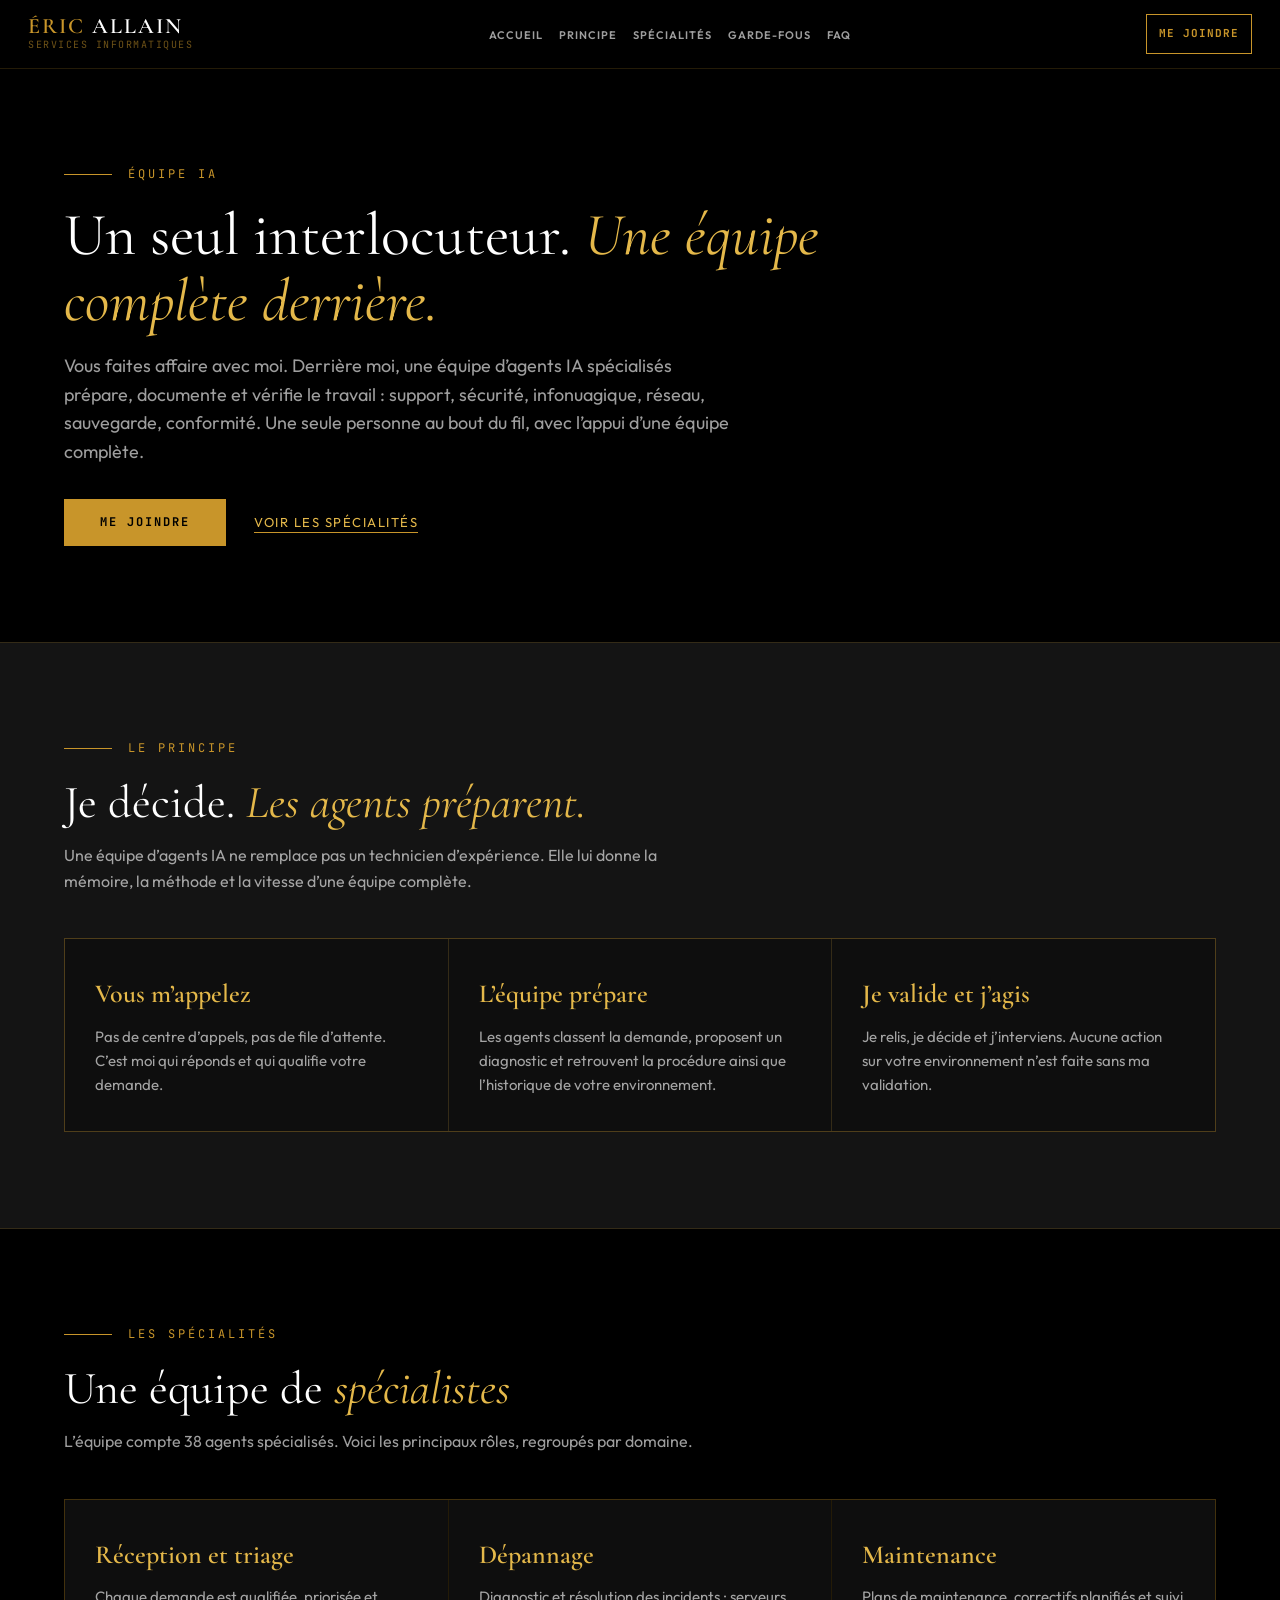
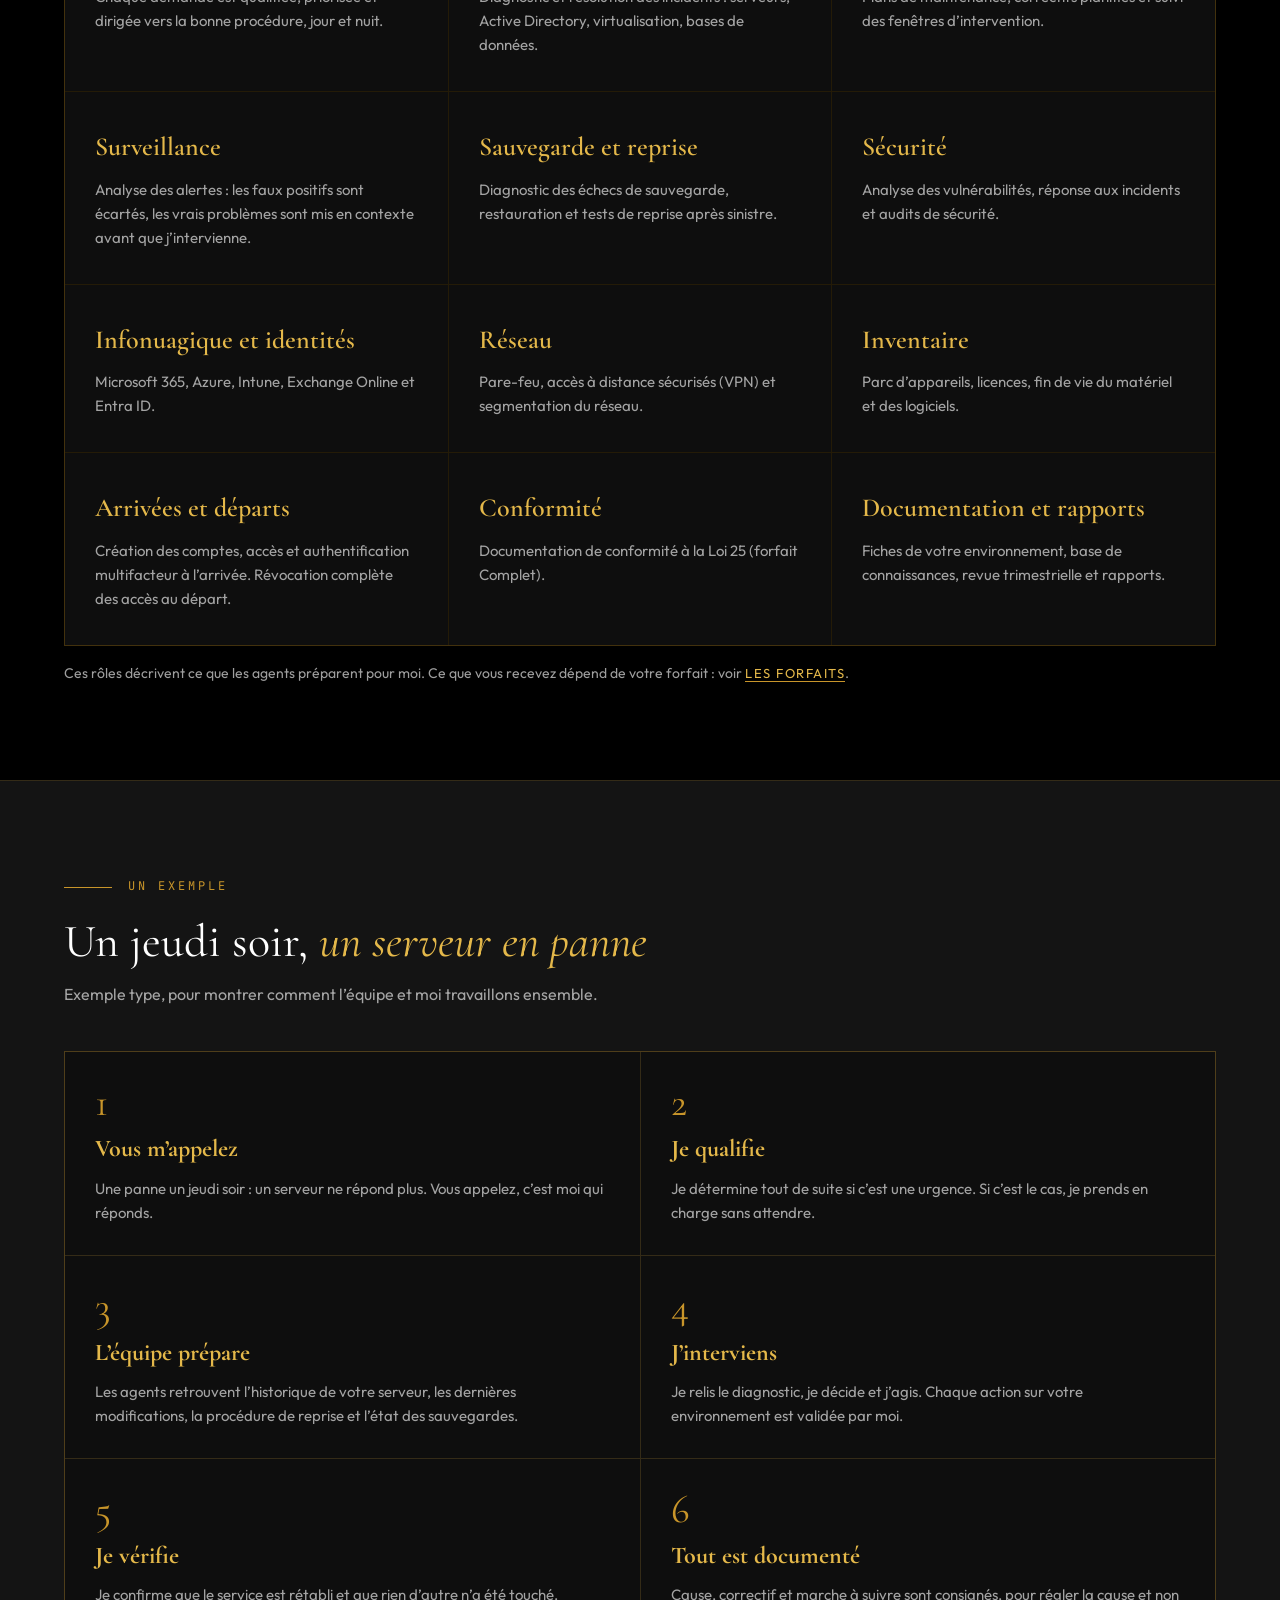
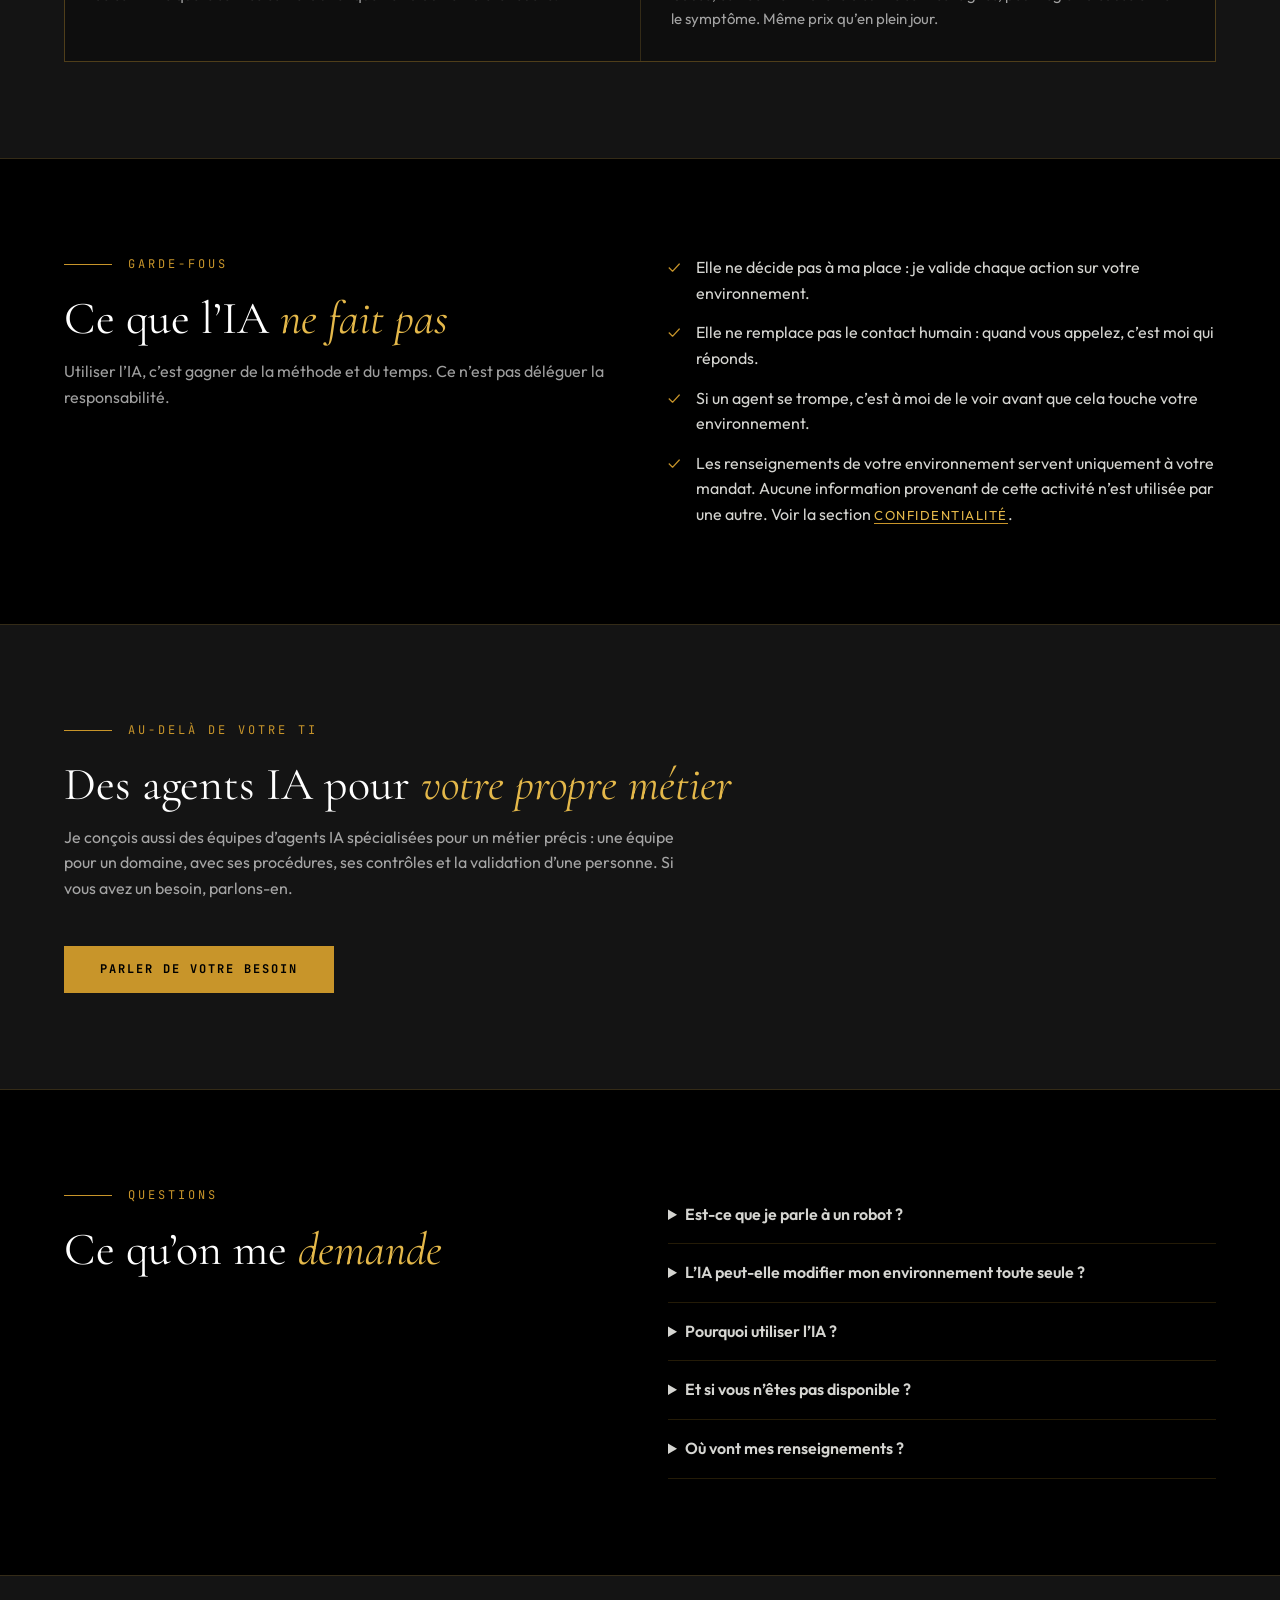
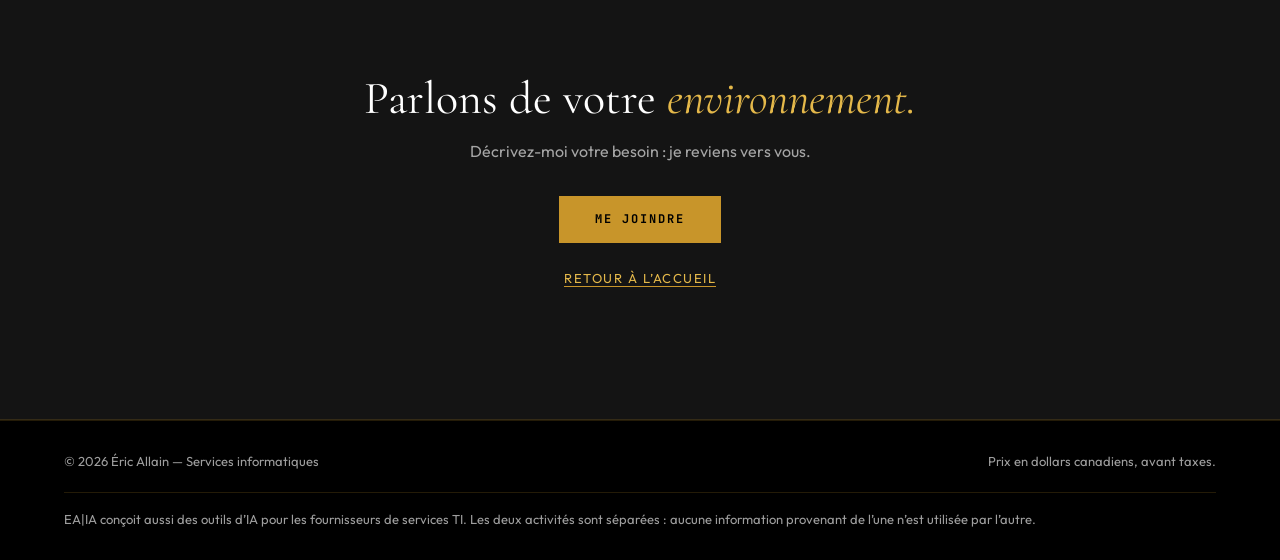
==== equipe-ia.html @ 47d9fbb5 "Page « Équipe IA » (equipe-ia.html), feuille de style partagée (style.css), lien depuis l'accueil Co" ====
<!DOCTYPE html>
<html lang="fr">
<head>
<meta charset="UTF-8">
<meta name="viewport" content="width=device-width, initial-scale=1.0">
<title>Une équipe d’agents IA derrière votre technicien — Éric Allain</title>
<meta name="description" content="Un seul interlocuteur, une équipe d’agents IA spécialisés derrière lui : triage, dépannage, sécurité, infonuagique, sauvegarde, conformité. L’IA prépare, Éric Allain valide chaque action.">
<meta property="og:title" content="Une équipe d’agents IA derrière votre technicien — Éric Allain">
<meta property="og:locale" content="fr_CA">
<meta property="og:type" content="website">
<link href="https://fonts.googleapis.com/css2?family=Cormorant+Garamond:ital,wght@0,300;0,400;0,600;1,300&family=JetBrains+Mono:wght@400;700&family=Outfit:wght@300;400;600;700&display=swap" rel="stylesheet">
<link rel="stylesheet" href="style.css">
<style>
.brand{color:inherit}
.cta .alt{margin-top:22px}
</style>
</head>
<body>

<nav aria-label="Navigation principale">
  <a class="brand" href="index.html">
    <div>
      <div class="brand-name"><span class="ea">ÉRIC</span> ALLAIN</div>
      <div class="brand-tag">Services informatiques</div>
    </div>
  </a>
  <ul class="nav-links">
    <li><a href="index.html">Accueil</a></li>
    <li><a href="#principe">Principe</a></li>
    <li><a href="#specialites">Spécialités</a></li>
    <li><a href="#garde-fous">Garde-fous</a></li>
    <li><a href="#faq">FAQ</a></li>
  </ul>
  <div class="nav-actions">
    <a class="nav-cta" href="mailto:eallain@ea-ia.ca?subject=Services%20TI%20-%20Demande">Me joindre</a>
  </div>
</nav>

<section class="s intro-s" id="haut">
  <div class="wrap">
    <div class="label"><i></i><span>Équipe IA</span></div>
    <h1 class="h1">Un seul interlocuteur. <em>Une équipe complète derrière.</em></h1>
    <p class="sub">Vous faites affaire avec moi. Derrière moi, une équipe d’agents IA spécialisés prépare, documente et vérifie le travail : support, sécurité, infonuagique, réseau, sauvegarde, conformité. Une seule personne au bout du fil, avec l’appui d’une équipe complète.</p>
    <div class="actions">
      <a class="btn" href="mailto:eallain@ea-ia.ca?subject=Services%20TI%20-%20Demande">Me joindre</a>
      <a class="sec" href="#specialites">Voir les spécialités</a>
    </div>
  </div>
</section>

<section class="s band" id="principe">
  <div class="wrap">
    <div class="label"><i></i><span>Le principe</span></div>
    <h2 class="h">Je décide. <em>Les agents préparent.</em></h2>
    <p class="intro">Une équipe d’agents IA ne remplace pas un technicien d’expérience. Elle lui donne la mémoire, la méthode et la vitesse d’une équipe complète.</p>
    <div class="grid">
      <div class="card"><h3>Vous m’appelez</h3><p>Pas de centre d’appels, pas de file d’attente. C’est moi qui réponds et qui qualifie votre demande.</p></div>
      <div class="card"><h3>L’équipe prépare</h3><p>Les agents classent la demande, proposent un diagnostic et retrouvent la procédure ainsi que l’historique de votre environnement.</p></div>
      <div class="card"><h3>Je valide et j’agis</h3><p>Je relis, je décide et j’interviens. Aucune action sur votre environnement n’est faite sans ma validation.</p></div>
    </div>
  </div>
</section>

<section class="s" id="specialites">
  <div class="wrap">
    <div class="label"><i></i><span>Les spécialités</span></div>
    <h2 class="h">Une équipe de <em>spécialistes</em></h2>
    <p class="intro">L’équipe compte 38 agents spécialisés. Voici les principaux rôles, regroupés par domaine.</p>
    <div class="grid">
      <div class="card"><h3>Réception et triage</h3><p>Chaque demande est qualifiée, priorisée et dirigée vers la bonne procédure, jour et nuit.</p></div>
      <div class="card"><h3>Dépannage</h3><p>Diagnostic et résolution des incidents : serveurs, Active Directory, virtualisation, bases de données.</p></div>
      <div class="card"><h3>Maintenance</h3><p>Plans de maintenance, correctifs planifiés et suivi des fenêtres d’intervention.</p></div>
      <div class="card"><h3>Surveillance</h3><p>Analyse des alertes : les faux positifs sont écartés, les vrais problèmes sont mis en contexte avant que j’intervienne.</p></div>
      <div class="card"><h3>Sauvegarde et reprise</h3><p>Diagnostic des échecs de sauvegarde, restauration et tests de reprise après sinistre.</p></div>
      <div class="card"><h3>Sécurité</h3><p>Analyse des vulnérabilités, réponse aux incidents et audits de sécurité.</p></div>
      <div class="card"><h3>Infonuagique et identités</h3><p>Microsoft 365, Azure, Intune, Exchange Online et Entra ID.</p></div>
      <div class="card"><h3>Réseau</h3><p>Pare-feu, accès à distance sécurisés (VPN) et segmentation du réseau.</p></div>
      <div class="card"><h3>Inventaire</h3><p>Parc d’appareils, licences, fin de vie du matériel et des logiciels.</p></div>
      <div class="card"><h3>Arrivées et départs</h3><p>Création des comptes, accès et authentification multifacteur à l’arrivée. Révocation complète des accès au départ.</p></div>
      <div class="card"><h3>Conformité</h3><p>Documentation de conformité à la Loi 25 (forfait Complet).</p></div>
      <div class="card"><h3>Documentation et rapports</h3><p>Fiches de votre environnement, base de connaissances, revue trimestrielle et rapports.</p></div>
    </div>
    <p class="notes-p">Ces rôles décrivent ce que les agents préparent pour moi. Ce que vous recevez dépend de votre forfait : voir <a class="sec" href="index.html#forfaits">les forfaits</a>.</p>
  </div>
</section>

<section class="s band" id="exemple">
  <div class="wrap">
    <div class="label"><i></i><span>Un exemple</span></div>
    <h2 class="h">Un jeudi soir, <em>un serveur en panne</em></h2>
    <p class="intro">Exemple type, pour montrer comment l’équipe et moi travaillons ensemble.</p>
    <ol class="steps">
      <li><h3>Vous m’appelez</h3><p>Une panne un jeudi soir : un serveur ne répond plus. Vous appelez, c’est moi qui réponds.</p></li>
      <li><h3>Je qualifie</h3><p>Je détermine tout de suite si c’est une urgence. Si c’est le cas, je prends en charge sans attendre.</p></li>
      <li><h3>L’équipe prépare</h3><p>Les agents retrouvent l’historique de votre serveur, les dernières modifications, la procédure de reprise et l’état des sauvegardes.</p></li>
      <li><h3>J’interviens</h3><p>Je relis le diagnostic, je décide et j’agis. Chaque action sur votre environnement est validée par moi.</p></li>
      <li><h3>Je vérifie</h3><p>Je confirme que le service est rétabli et que rien d’autre n’a été touché.</p></li>
      <li><h3>Tout est documenté</h3><p>Cause, correctif et marche à suivre sont consignés, pour régler la cause et non le symptôme. Même prix qu’en plein jour.</p></li>
    </ol>
  </div>
</section>

<section class="s" id="garde-fous">
  <div class="wrap cols">
    <div>
      <div class="label"><i></i><span>Garde-fous</span></div>
      <h2 class="h">Ce que l’IA <em>ne fait pas</em></h2>
      <p class="intro">Utiliser l’IA, c’est gagner de la méthode et du temps. Ce n’est pas déléguer la responsabilité.</p>
    </div>
    <ul class="checks">
      <li>Elle ne décide pas à ma place : je valide chaque action sur votre environnement.</li>
      <li>Elle ne remplace pas le contact humain : quand vous appelez, c’est moi qui réponds.</li>
      <li>Si un agent se trompe, c’est à moi de le voir avant que cela touche votre environnement.</li>
      <li>Les renseignements de votre environnement servent uniquement à votre mandat. Aucune information provenant de cette activité n’est utilisée par une autre. Voir la section <a class="sec" href="index.html#confidentialite">Confidentialité</a>.</li>
    </ul>
  </div>
</section>

<section class="s band" id="solutions">
  <div class="wrap">
    <div class="label"><i></i><span>Au-delà de votre TI</span></div>
    <h2 class="h">Des agents IA pour <em>votre propre métier</em></h2>
    <p class="intro">Je conçois aussi des équipes d’agents IA spécialisées pour un métier précis : une équipe pour un domaine, avec ses procédures, ses contrôles et la validation d’une personne. Si vous avez un besoin, parlons-en.</p>
    <div class="actions">
      <a class="btn" href="mailto:eallain@ea-ia.ca?subject=Solutions%20IA">Parler de votre besoin</a>
    </div>
  </div>
</section>

<section class="s" id="faq">
  <div class="wrap cols">
    <div>
      <div class="label"><i></i><span>Questions</span></div>
      <h2 class="h">Ce qu’on me <em>demande</em></h2>
    </div>
    <div class="faq">
      <details><summary>Est-ce que je parle à un robot ?</summary><p>Non. Quand vous appelez, c’est moi qui réponds. Les agents travaillent en coulisse, pour moi.</p></details>
      <details><summary>L’IA peut-elle modifier mon environnement toute seule ?</summary><p>Non. Toute action sur votre environnement est validée par moi.</p></details>
      <details><summary>Pourquoi utiliser l’IA ?</summary><p>Pour garder la mémoire de votre environnement, appliquer la même méthode à chaque intervention et tout documenter. C’est ce qui permet de régler la cause plutôt que le symptôme.</p></details>
      <details><summary>Et si vous n’êtes pas disponible ?</summary><p>Je prends votre appel pour évaluer l’urgence. Si c’est urgent, ma relève intervient immédiatement, avec votre documentation à jour. Sinon, je vous donne une heure de rappel précise.</p></details>
      <details><summary>Où vont mes renseignements ?</summary><p>Ils servent uniquement à votre mandat. Les détails sont dans la section <a class="sec" href="index.html#confidentialite">Confidentialité</a>.</p></details>
    </div>
  </div>
</section>

<section class="s band cta" id="contact">
  <div class="wrap">
    <h2 class="h">Parlons de votre <em>environnement.</em></h2>
    <p>Décrivez-moi votre besoin : je reviens vers vous.</p>
    <a class="btn" href="mailto:eallain@ea-ia.ca?subject=Services%20TI%20-%20Demande">Me joindre</a>
    <p class="alt"><a class="sec" href="index.html">Retour à l’accueil</a></p>
  </div>
</section>

<footer>
  <div>© 2026 Éric Allain — Services informatiques</div>
  <div>Prix en dollars canadiens, avant taxes.</div>
  <p class="transp">EA|IA conçoit aussi des outils d’IA pour les fournisseurs de services TI. Les deux activités sont séparées : aucune information provenant de l’une n’est utilisée par l’autre.</p>
</footer>

</body>
</html>
---- style.css ----
:root{--black:#000;--dark2:#0E0E0E;--dark3:#141414;--gold:#C8952A;--gold-light:#E4B84A;--silver:#D5D5D1;--white:#fff;--muted:rgba(255,255,255,.62);--border:rgba(200,149,42,.18);--max:1160px}
*{margin:0;padding:0;box-sizing:border-box}
html{scroll-behavior:smooth}
body{background:var(--black);color:var(--white);font-family:'Outfit',sans-serif;line-height:1.6;overflow-x:hidden}
a{color:inherit;text-decoration:none}
:focus-visible{outline:2px solid var(--gold-light);outline-offset:3px}

/* NAV — les liens vivent ici, jamais dans la bannière */
nav{display:flex;justify-content:space-between;align-items:center;gap:24px;padding:18px 64px;border-bottom:1px solid var(--border);background:rgba(0,0,0,.92);position:sticky;top:0;z-index:100;backdrop-filter:blur(24px)}
.brand{display:flex;align-items:center;gap:14px}
.brand img{width:40px;height:40px;object-fit:contain}
.brand-name{font-family:'Cormorant Garamond',serif;font-size:26px;font-weight:600;letter-spacing:3px;line-height:1}
.brand-name .ea{color:var(--gold)}
.brand-tag{font-family:'JetBrains Mono',monospace;font-size:11px;letter-spacing:3px;color:rgba(200,149,42,.55);text-transform:uppercase}
.nav-links{display:flex;gap:30px;list-style:none;align-items:center}
.nav-links a{color:var(--muted);font-size:12px;font-weight:600;letter-spacing:2px;text-transform:uppercase;transition:color .2s}
.nav-links a:hover{color:var(--gold-light)}
.nav-cta{border:1px solid var(--gold);color:var(--gold);padding:10px 24px;font-family:'JetBrains Mono',monospace;font-size:11px;font-weight:700;letter-spacing:2px;text-transform:uppercase;transition:.25s;white-space:nowrap}
.nav-cta:hover{background:var(--gold);color:var(--black)}
.nav-actions{display:flex;gap:12px;align-items:center;flex-wrap:wrap;justify-content:flex-end}
.nav-support{border:1px solid var(--silver);color:var(--silver);padding:10px 20px;font-family:'JetBrains Mono',monospace;font-size:11px;font-weight:700;letter-spacing:2px;text-transform:uppercase;transition:.25s;white-space:nowrap}
.nav-support:hover{background:var(--silver);color:var(--black)}
@media(min-width:901px) and (max-width:1100px){nav:has(.nav-support){flex-wrap:wrap;row-gap:10px}nav:has(.nav-support) .nav-links{order:3;flex-basis:100%;justify-content:center}}

/* BANNIÈRE — aucun lien, aucun bouton de navigation */
.banner{position:relative;background:#f3f2ee;color:#111;overflow:hidden;border-bottom:1px solid var(--border)}
.banner{display:grid}
.slide{grid-area:1/1;visibility:hidden;opacity:0;transition:opacity .6s ease;position:relative;min-height:560px;background-size:cover;background-position:right center;background-repeat:no-repeat}
.slide.is-active{visibility:visible;opacity:1}
.slide-inner{max-width:var(--max);margin:0 auto;padding:64px 64px 72px;display:flex;flex-direction:column;gap:26px;min-height:560px;justify-content:flex-start}
.slide .t{font-family:'Outfit',sans-serif;font-weight:300;font-size:clamp(30px,4vw,52px);line-height:1.15;max-width:560px}
.slide .t strong{font-weight:700;display:block;letter-spacing:1px}
.slide .lead{font-size:clamp(18px,2vw,24px);font-weight:300;max-width:520px}
.slide .lead strong{font-weight:700}
.slide .lead .g{color:#9a6f14}
.slide ul{list-style:none;display:grid;gap:4px;font-size:15px;letter-spacing:.5px;max-width:520px}
.slide li::before{content:'';display:inline-block;width:5px;height:5px;background:var(--gold);margin-right:12px;vertical-align:middle}
.icons{display:flex;gap:30px;align-items:flex-end}
.icons figure{text-align:center;font-size:12px;letter-spacing:2px;font-weight:600;text-transform:uppercase}
.icons img{width:64px;height:auto;display:block;margin:0 auto 2px}
.sign{font-size:13px;letter-spacing:1.5px;font-weight:600}
.sign b{font-weight:700}
.sign .g{color:#9a6f14}
.sign small{display:block;font-weight:400;letter-spacing:.5px;font-size:12.5px;margin-top:2px;color:#333}
.badge{position:absolute;right:calc(50% - 150px);bottom:34px;width:150px;filter:drop-shadow(0 8px 14px rgba(0,0,0,.35))}
.dots{position:absolute;left:50%;bottom:14px;transform:translateX(-50%);display:flex;gap:10px;z-index:3}
.dots button{width:9px;height:9px;border-radius:50%;border:1px solid #9a6f14;background:transparent;cursor:pointer;padding:0}
.dots button[aria-current="true"]{background:#9a6f14}
@media(min-width:901px) and (max-width:1360px){nav{padding:14px 28px;gap:16px}.nav-links{gap:16px}.nav-links a{letter-spacing:1px;font-size:11px}.nav-cta,.nav-support{padding:10px 12px;letter-spacing:1px}.nav-actions{gap:8px}.brand-name{font-size:22px;letter-spacing:2px}.brand-tag{letter-spacing:1.5px;font-size:10px}}

/* SECTIONS */
section.s{padding:96px 64px;position:relative}
.wrap{max-width:var(--max);margin:0 auto}
.label{display:flex;align-items:center;gap:16px;margin-bottom:18px}
.label i{width:48px;height:1px;background:var(--gold)}
.label span{font-family:'JetBrains Mono',monospace;font-size:12px;letter-spacing:3px;text-transform:uppercase;color:var(--gold)}
h2.h{font-family:'Cormorant Garamond',serif;font-weight:400;font-size:clamp(30px,4vw,46px);line-height:1.15;margin-bottom:14px}
h2.h em{color:var(--gold-light)}
.intro{color:var(--muted);max-width:640px;margin-bottom:44px}
.grid{display:grid;grid-template-columns:repeat(3,1fr);gap:1px;background:var(--border);border:1px solid var(--border)}
.card{background:var(--dark2);padding:34px 30px}
.card h3{font-family:'Cormorant Garamond',serif;font-weight:600;font-size:26px;color:var(--gold-light);margin-bottom:10px}
.card p{color:var(--muted);font-size:15px}
.band{background:var(--dark3);border-top:1px solid var(--border);border-bottom:1px solid var(--border)}
.cols{display:grid;grid-template-columns:1fr 1fr;gap:56px;align-items:start}
.checks{list-style:none;display:grid;gap:14px}
.checks li{padding-left:28px;position:relative;color:var(--silver)}
.checks li::before{content:'✓';position:absolute;left:0;color:var(--gold)}
.facts{display:grid;grid-template-columns:repeat(3,1fr);gap:1px;background:var(--border);border:1px solid var(--border)}
.fact{background:var(--dark2);padding:28px 22px;text-align:center}
.fact b{display:block;font-family:'Cormorant Garamond',serif;font-size:34px;color:var(--gold-light);font-weight:600}
.fact span{font-family:'JetBrains Mono',monospace;font-size:11px;letter-spacing:2px;text-transform:uppercase;color:var(--muted)}
.cta{text-align:center}
.cta p{color:var(--muted);max-width:560px;margin:0 auto 32px}
.btn{display:inline-block;background:var(--gold);color:var(--black);padding:14px 36px;font-family:'JetBrains Mono',monospace;font-size:12px;font-weight:700;letter-spacing:2px;text-transform:uppercase;transition:.25s}
.btn:hover{background:var(--gold-light)}
.legal{max-width:760px}
.legal h3{font-family:'Cormorant Garamond',serif;font-size:22px;color:var(--gold-light);margin:26px 0 6px}
.legal p{color:var(--muted);font-size:15px}
.upd{margin-top:28px;font-size:13px!important}
.transp{flex-basis:100%;font-size:13px;color:var(--muted);border-top:1px solid var(--border);padding-top:16px}
footer{display:flex;justify-content:space-between;gap:20px;flex-wrap:wrap;padding:30px 64px;border-top:1px solid var(--border);color:var(--muted);font-size:13px}

/* CONTENU */
.intro-s{padding-top:80px}
.h1{font-family:'Cormorant Garamond',serif;font-weight:400;font-size:clamp(34px,5vw,60px);line-height:1.1;margin-bottom:18px;max-width:820px}
.h1 em{color:var(--gold-light)}
.sub{color:var(--muted);font-size:18px;max-width:680px;margin-bottom:32px}
.actions{display:flex;gap:28px;align-items:center;flex-wrap:wrap}
.alt{margin-top:22px}
.sec{color:var(--gold-light);font-size:13px;letter-spacing:1.5px;text-transform:uppercase;border-bottom:1px solid var(--gold)}
.intro strong{color:var(--white)}
.plans{width:100%;border-collapse:collapse;border:1px solid var(--border);background:var(--dark2)}
.plans th,.plans td{padding:14px 16px;border-bottom:1px solid var(--border);text-align:left;font-size:15px;vertical-align:top}
.plans thead th{font-family:'JetBrains Mono',monospace;font-size:12px;letter-spacing:2px;text-transform:uppercase;color:var(--gold)}
.plans tbody th{font-weight:400;color:var(--silver)}
.plans td{text-align:center;color:var(--gold-light);width:140px}
.plans tr.price td{font-weight:600}
.amt{white-space:nowrap}
.plans tr.price th{color:var(--gold-light)}
.plans.fees{margin-top:8px}
.plans.fees td{width:130px;white-space:nowrap;font-weight:600}
.plans.fees td.wrap{white-space:normal}
.sub-h{font-family:'Cormorant Garamond',serif;font-size:28px;color:var(--gold-light);margin:44px 0 16px}
.notes-p{color:var(--muted);font-size:14px;margin-top:16px}
.notes{list-style:none;margin-top:22px;display:grid;gap:8px;color:var(--muted);font-size:14px}
.steps{list-style:none;counter-reset:s;display:grid;grid-template-columns:repeat(2,1fr);gap:1px;background:var(--border);border:1px solid var(--border)}
.steps li{counter-increment:s;background:var(--dark2);padding:30px;position:relative}
.steps li::before{content:counter(s);font-family:'Cormorant Garamond',serif;font-size:40px;color:var(--gold);display:block;line-height:1;margin-bottom:8px}
.steps h3{font-family:'Cormorant Garamond',serif;font-size:24px;color:var(--gold-light);margin-bottom:8px}
.steps p{color:var(--muted);font-size:15px}
.faq details{border-bottom:1px solid var(--border);padding:16px 0}
.faq summary{cursor:pointer;font-weight:600;color:var(--silver)}
.faq details p{color:var(--muted);margin-top:10px;font-size:15px}
@media(max-width:900px){.steps{grid-template-columns:1fr}.plans th,.plans td{padding:12px 8px;font-size:14px}.plans td{width:92px}.plans tr.price td{font-size:13px}.amt{display:block}.plans.fees td{width:92px}}

@media(max-width:900px){
 nav{padding:14px 20px;flex-wrap:wrap}.nav-links{gap:18px;flex-wrap:wrap}
 .slide{background-position:70% center}
 .slide::before{content:'';position:absolute;inset:0;background:linear-gradient(90deg,rgba(243,242,238,.94) 0%,rgba(243,242,238,.8) 70%,rgba(243,242,238,.5) 100%)}
 .slide-inner{padding:40px 20px 60px;position:relative}
 .badge{display:none}
 section.s{padding:64px 20px}.grid,.cols,.facts{grid-template-columns:1fr}
 footer{padding:24px 20px}
}
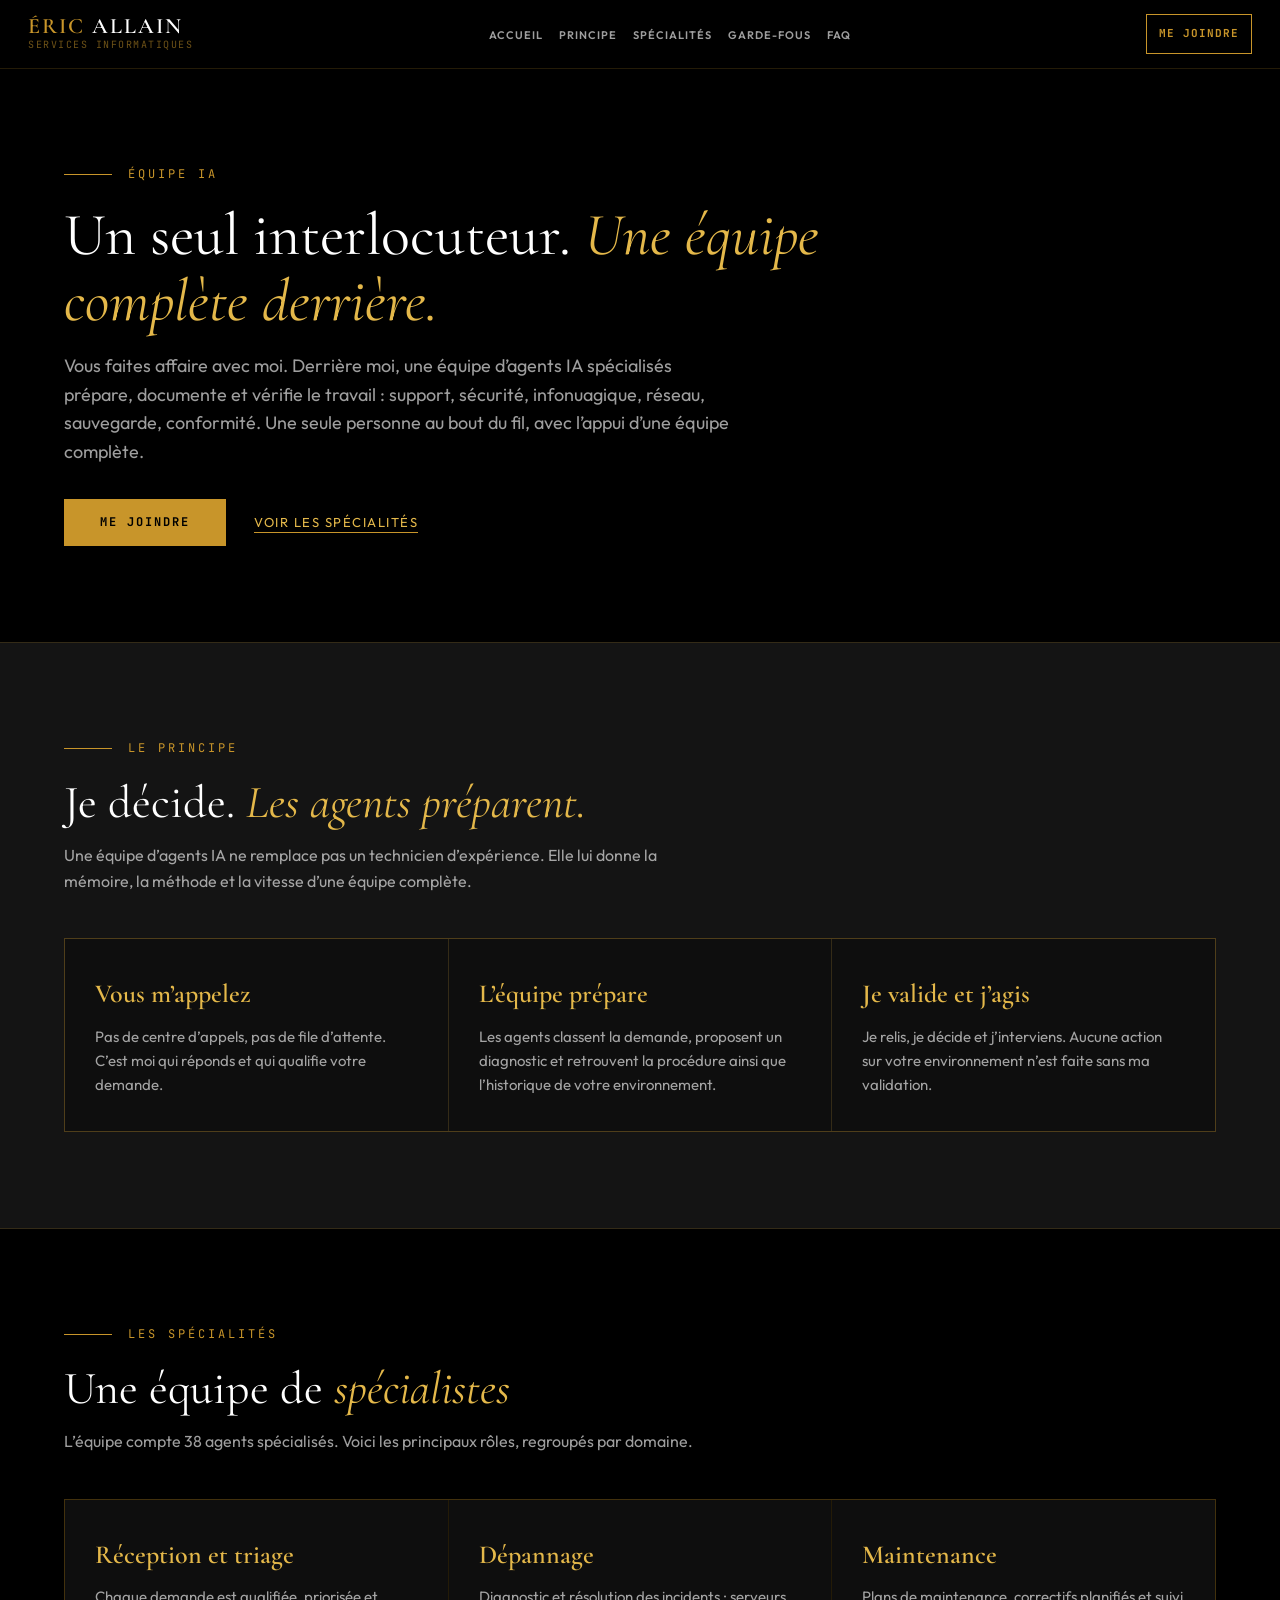
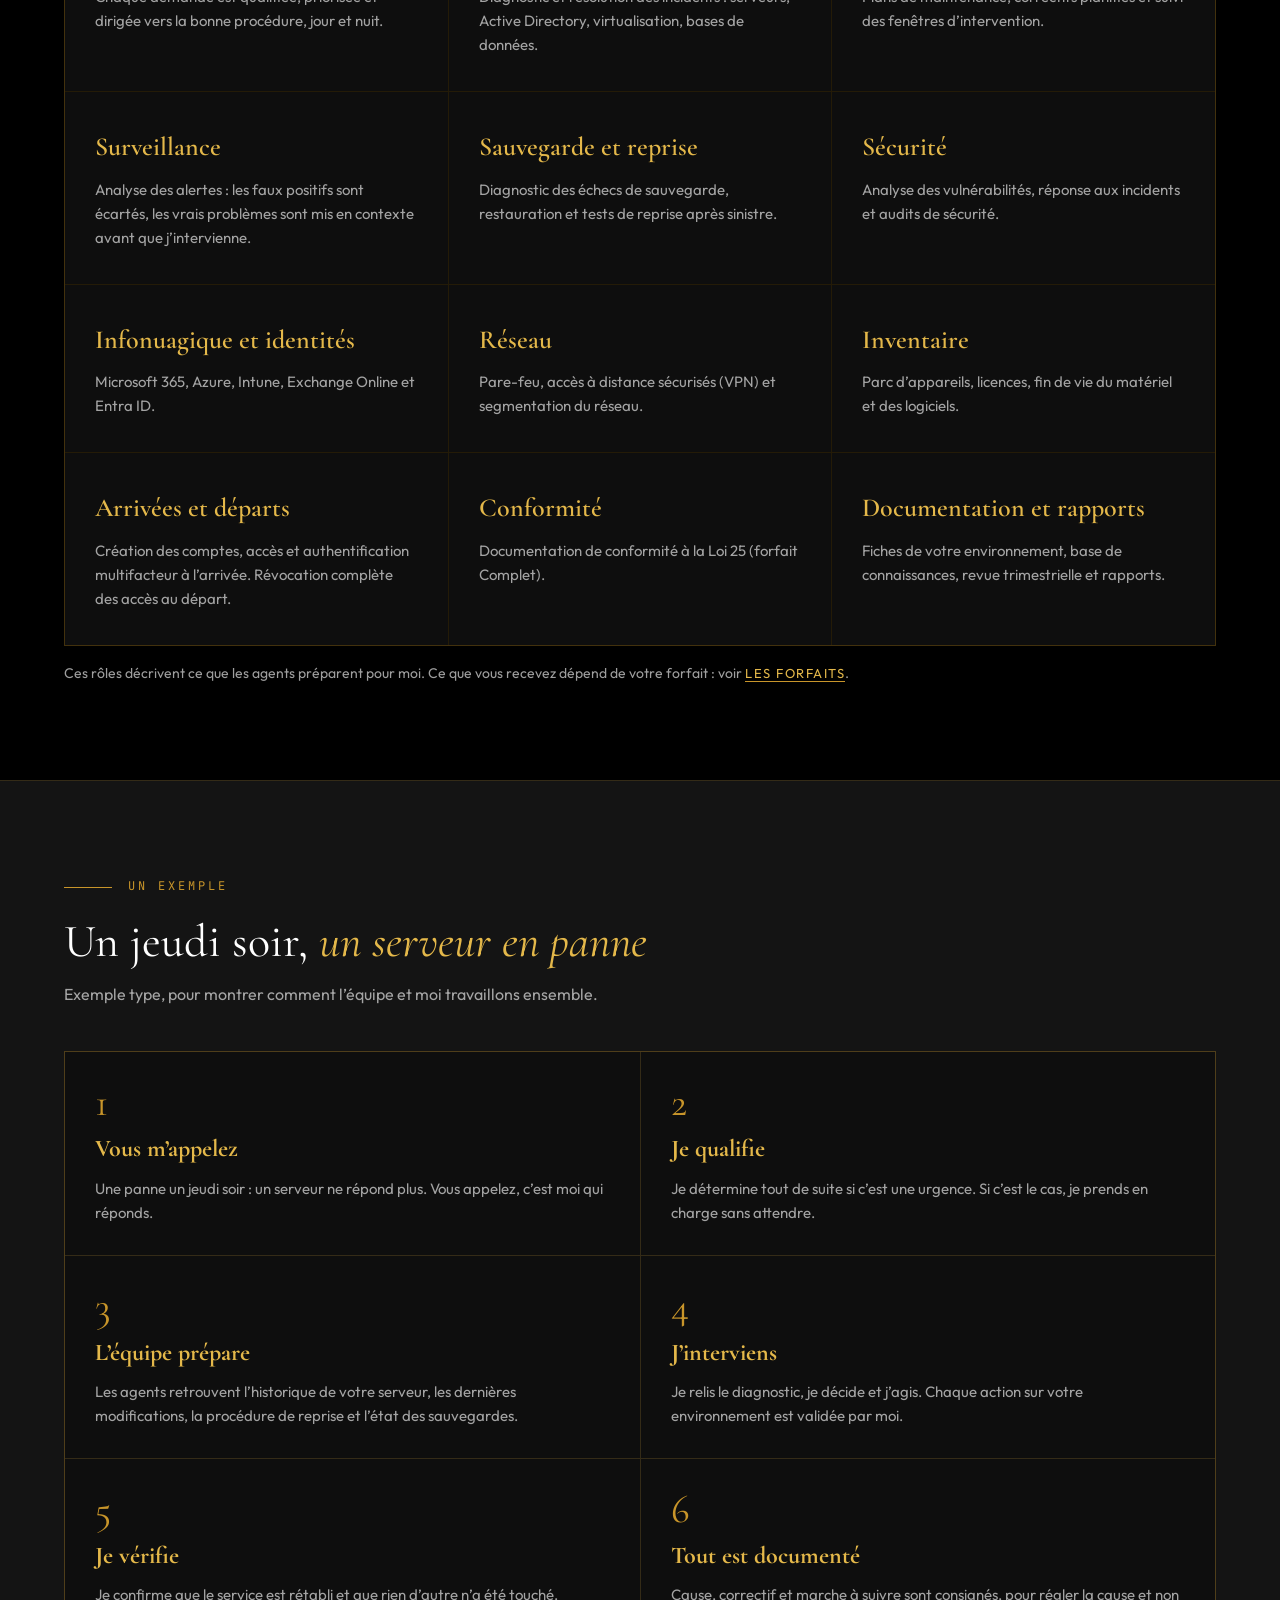
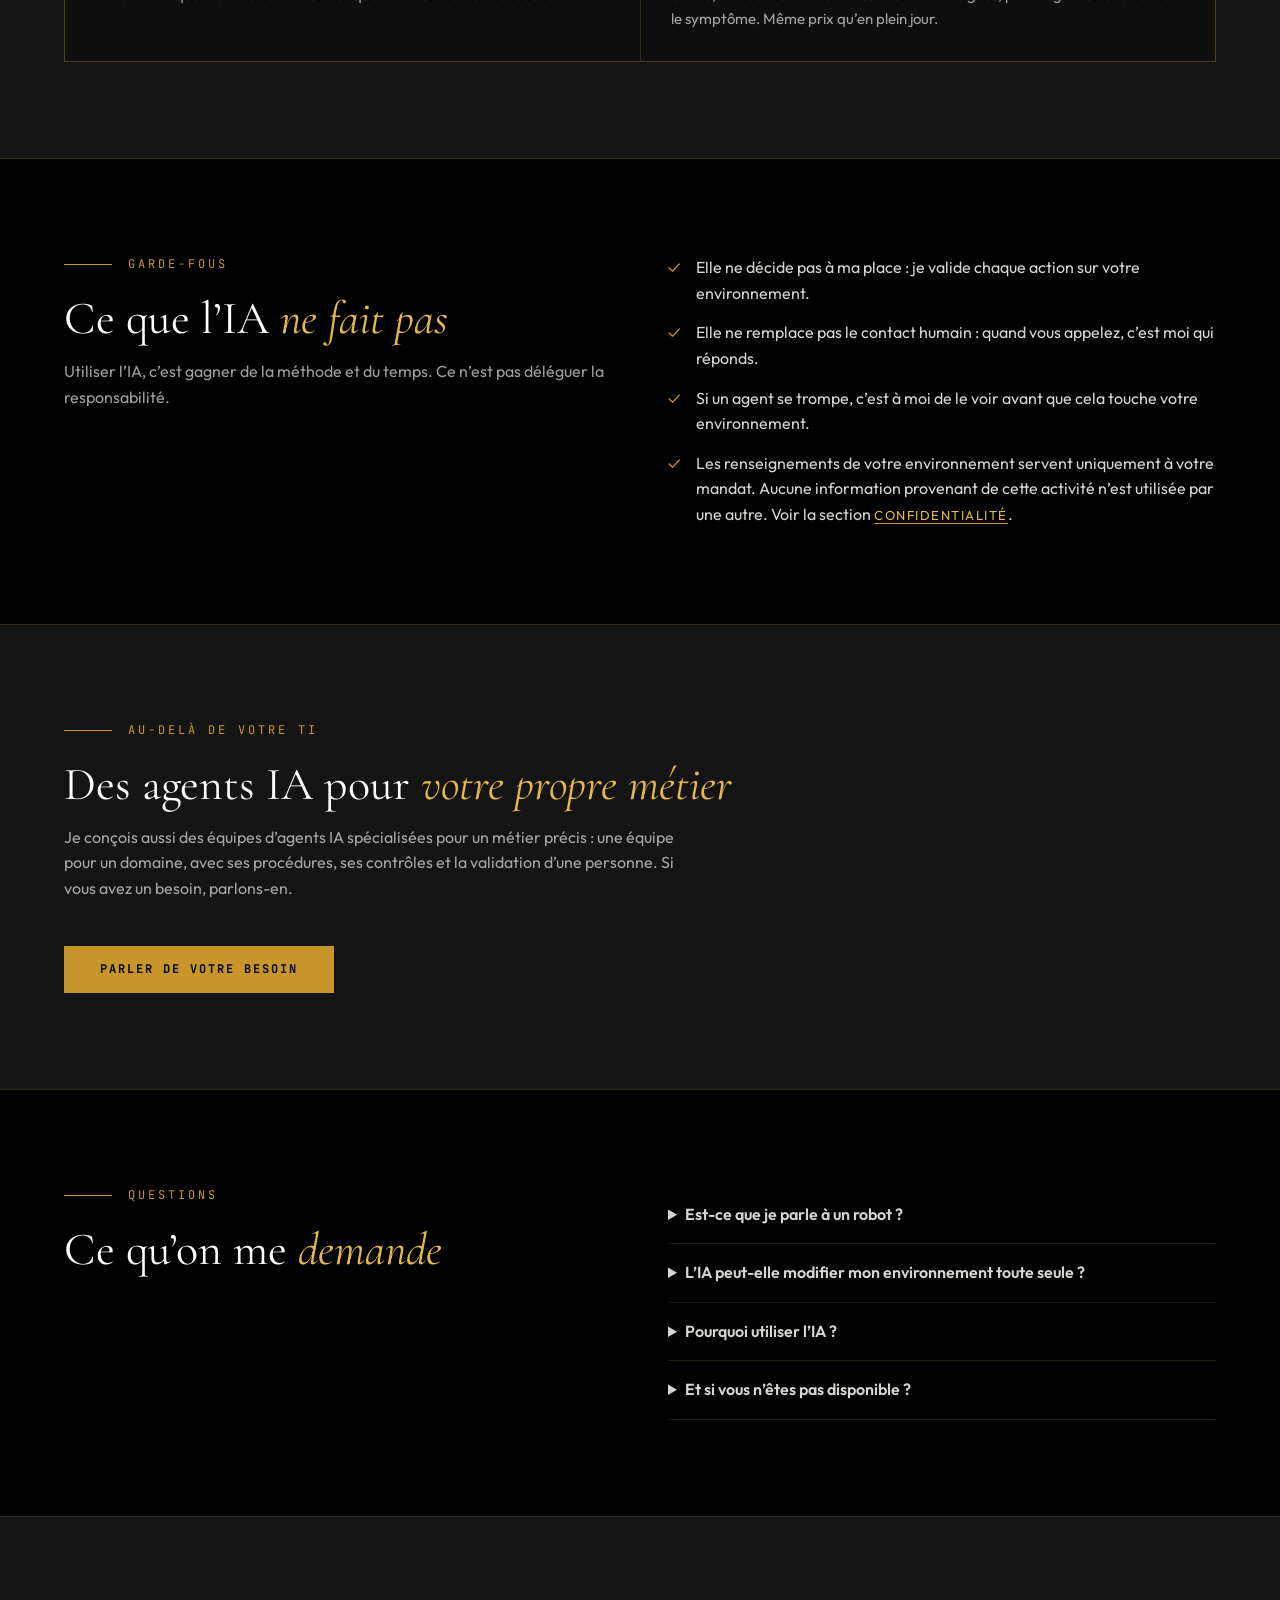
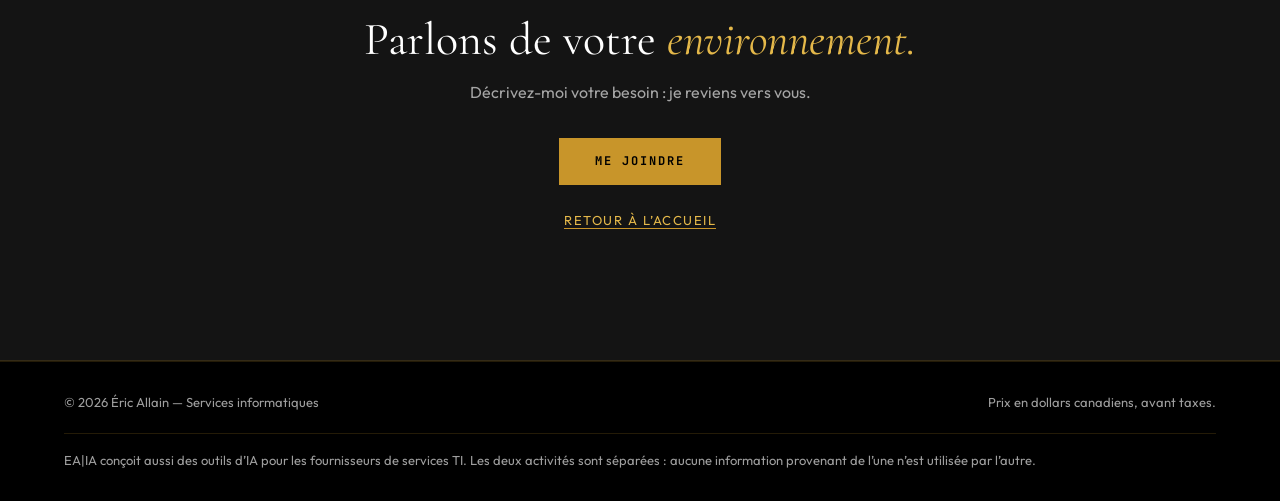
==== commit fc3df15c: "Page Équipe IA : retrait de la question sur les données (la divulgation reste dans la section Confid" ====
--- a/equipe-ia.html
+++ b/equipe-ia.html
@@ -138,7 +138,6 @@
       <details><summary>L’IA peut-elle modifier mon environnement toute seule ?</summary><p>Non. Toute action sur votre environnement est validée par moi.</p></details>
       <details><summary>Pourquoi utiliser l’IA ?</summary><p>Pour garder la mémoire de votre environnement, appliquer la même méthode à chaque intervention et tout documenter. C’est ce qui permet de régler la cause plutôt que le symptôme.</p></details>
       <details><summary>Et si vous n’êtes pas disponible ?</summary><p>Je prends votre appel pour évaluer l’urgence. Si c’est urgent, ma relève intervient immédiatement, avec votre documentation à jour. Sinon, je vous donne une heure de rappel précise.</p></details>
-      <details><summary>Où vont mes renseignements ?</summary><p>Ils servent uniquement à votre mandat. Les détails sont dans la section <a class="sec" href="index.html#confidentialite">Confidentialité</a>.</p></details>
     </div>
   </div>
 </section>
